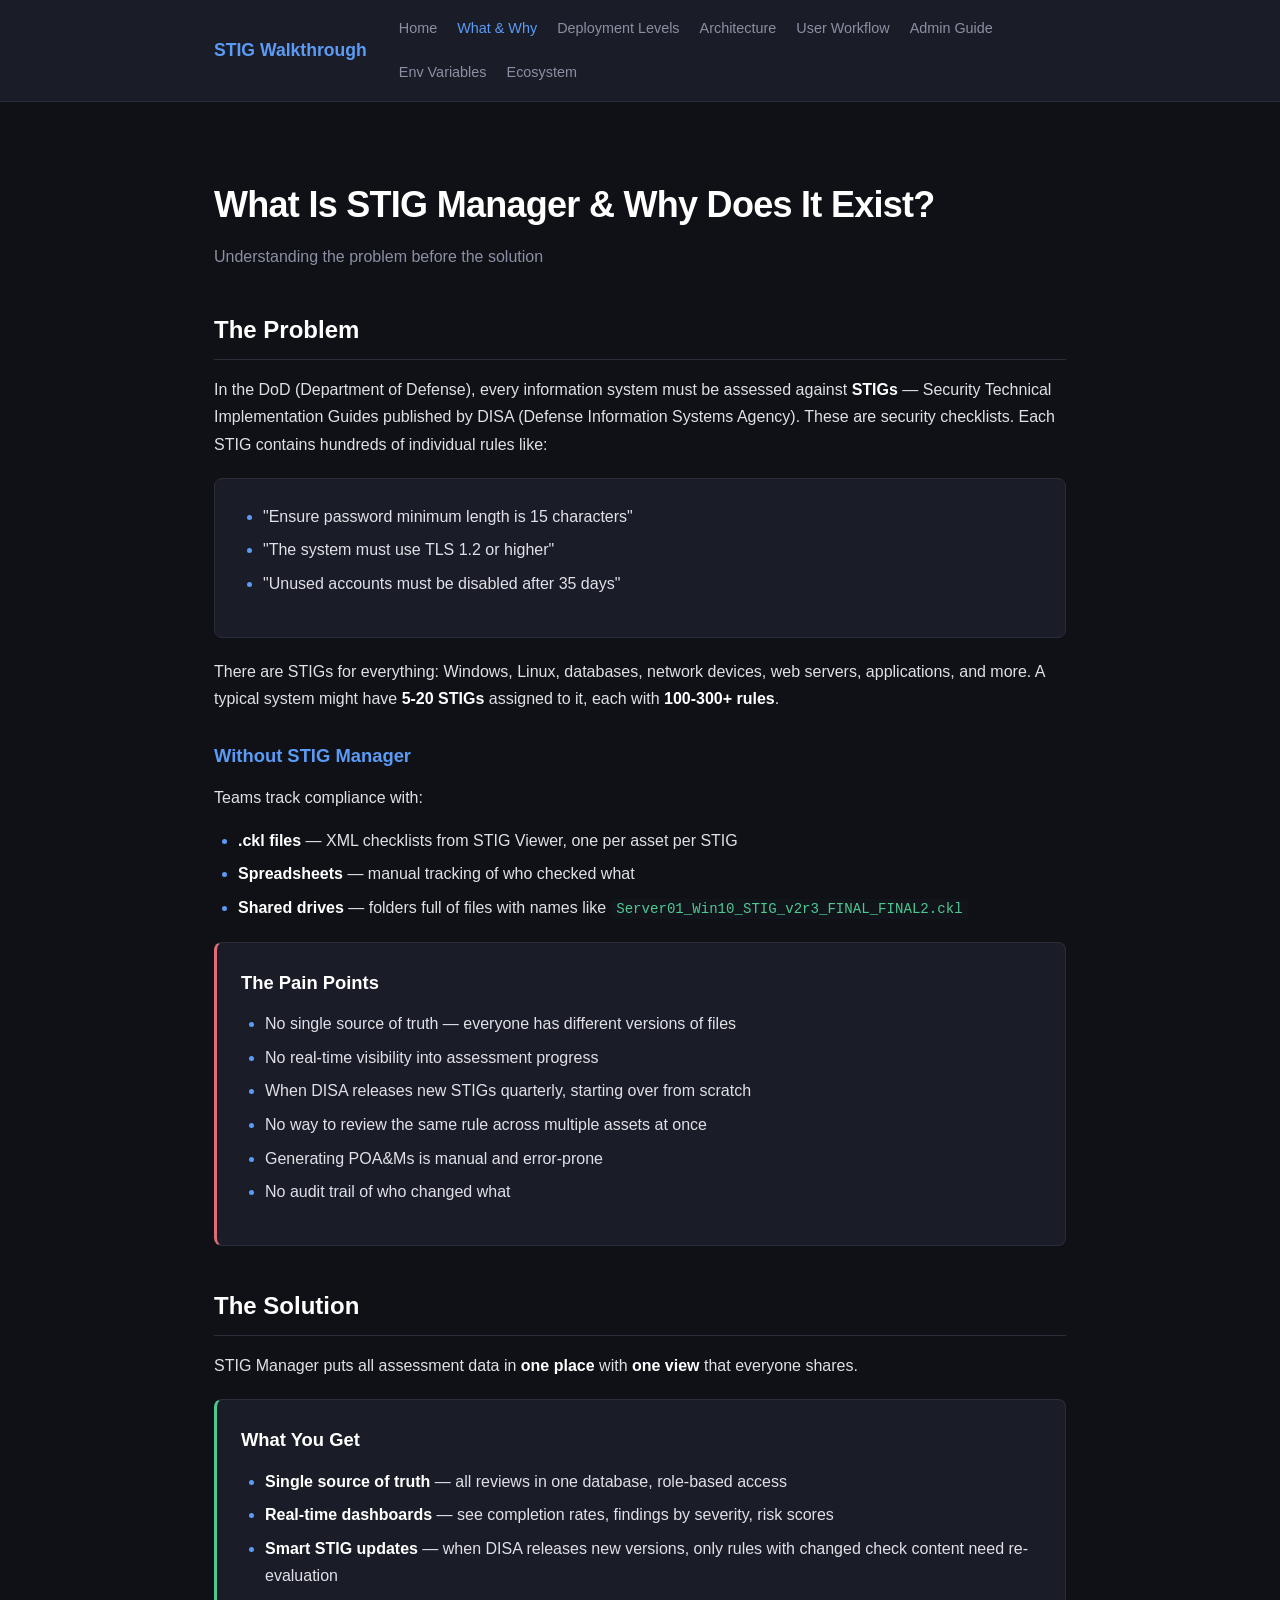
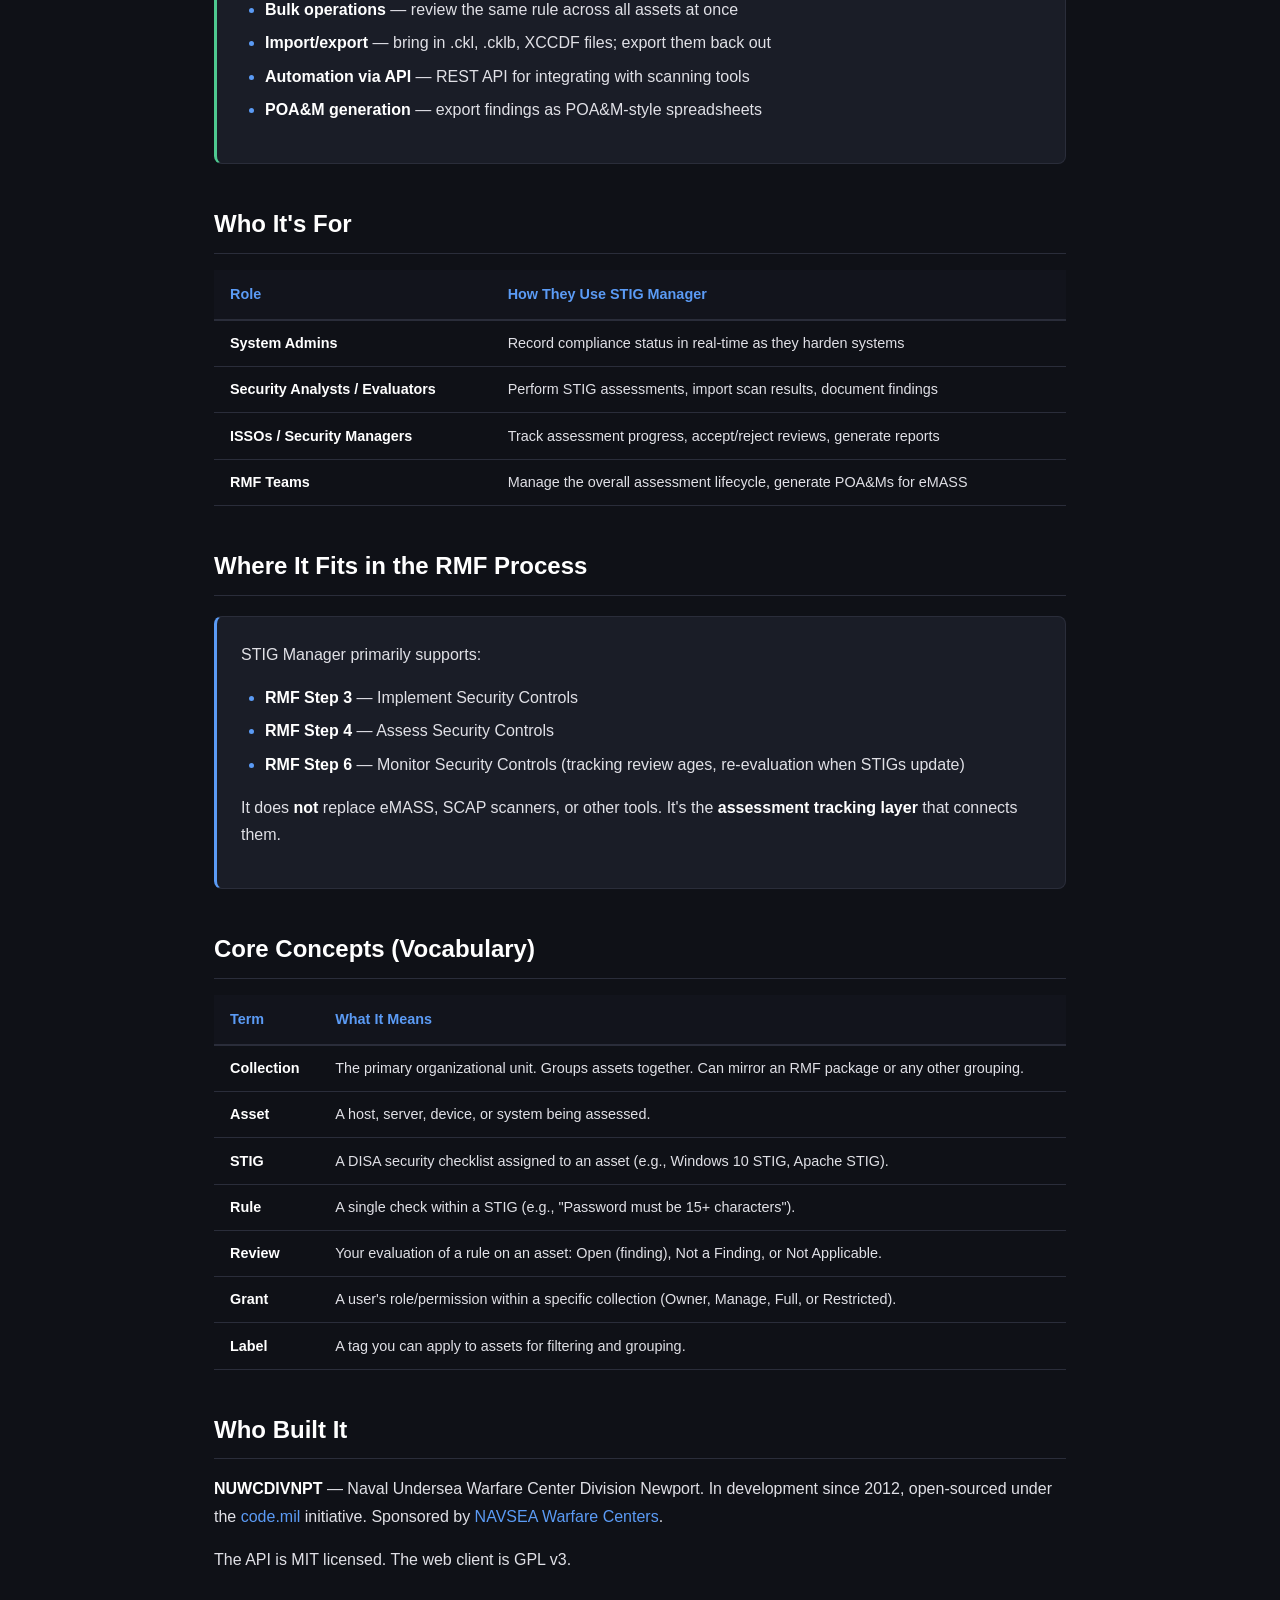
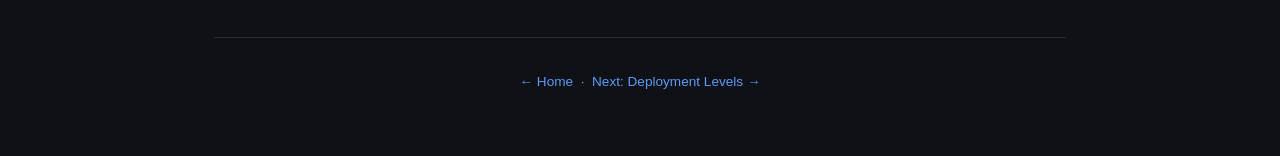
==== 01-what-and-why.html @ fa82c9f2 "feat: add STIG Manager walkthrough HTML site 7-page personal reference guide covering: - What & Why " ====
<!DOCTYPE html>
<html lang="en">
<head>
  <meta charset="UTF-8">
  <meta name="viewport" content="width=device-width, initial-scale=1.0">
  <title>What &amp; Why &mdash; STIG Manager Walkthrough</title>
  <link rel="stylesheet" href="css/style.css">
</head>
<body>
  <nav>
    <div class="container">
      <a href="index.html" class="brand">STIG Walkthrough</a>
      <div class="links">
        <a href="index.html">Home</a>
        <a href="01-what-and-why.html" class="active">What &amp; Why</a>
        <a href="02-deployment-levels.html">Deployment Levels</a>
        <a href="03-architecture.html">Architecture</a>
        <a href="04-user-workflow.html">User Workflow</a>
        <a href="05-admin-guide.html">Admin Guide</a>
        <a href="06-environment-vars.html">Env Variables</a>
        <a href="07-ecosystem.html">Ecosystem</a>
      </div>
    </div>
  </nav>

  <div class="container">
    <h1>
      What Is STIG Manager &amp; Why Does It Exist?
      <span class="subtitle">Understanding the problem before the solution</span>
    </h1>

    <h2>The Problem</h2>

    <p>In the DoD (Department of Defense), every information system must be assessed against <strong>STIGs</strong> &mdash; Security Technical Implementation Guides published by DISA (Defense Information Systems Agency). These are security checklists. Each STIG contains hundreds of individual rules like:</p>

    <div class="card">
      <ul>
        <li>"Ensure password minimum length is 15 characters"</li>
        <li>"The system must use TLS 1.2 or higher"</li>
        <li>"Unused accounts must be disabled after 35 days"</li>
      </ul>
    </div>

    <p>There are STIGs for everything: Windows, Linux, databases, network devices, web servers, applications, and more. A typical system might have <strong>5-20 STIGs</strong> assigned to it, each with <strong>100-300+ rules</strong>.</p>

    <h3>Without STIG Manager</h3>
    <p>Teams track compliance with:</p>
    <ul>
      <li><strong>.ckl files</strong> &mdash; XML checklists from STIG Viewer, one per asset per STIG</li>
      <li><strong>Spreadsheets</strong> &mdash; manual tracking of who checked what</li>
      <li><strong>Shared drives</strong> &mdash; folders full of files with names like <code>Server01_Win10_STIG_v2r3_FINAL_FINAL2.ckl</code></li>
    </ul>

    <div class="card danger">
      <h3>The Pain Points</h3>
      <ul>
        <li>No single source of truth &mdash; everyone has different versions of files</li>
        <li>No real-time visibility into assessment progress</li>
        <li>When DISA releases new STIGs quarterly, starting over from scratch</li>
        <li>No way to review the same rule across multiple assets at once</li>
        <li>Generating POA&amp;Ms is manual and error-prone</li>
        <li>No audit trail of who changed what</li>
      </ul>
    </div>

    <h2>The Solution</h2>

    <p>STIG Manager puts all assessment data in <strong>one place</strong> with <strong>one view</strong> that everyone shares.</p>

    <div class="card success">
      <h3>What You Get</h3>
      <ul>
        <li><strong>Single source of truth</strong> &mdash; all reviews in one database, role-based access</li>
        <li><strong>Real-time dashboards</strong> &mdash; see completion rates, findings by severity, risk scores</li>
        <li><strong>Smart STIG updates</strong> &mdash; when DISA releases new versions, only rules with changed check content need re-evaluation</li>
        <li><strong>Bulk operations</strong> &mdash; review the same rule across all assets at once</li>
        <li><strong>Import/export</strong> &mdash; bring in .ckl, .cklb, XCCDF files; export them back out</li>
        <li><strong>Automation via API</strong> &mdash; REST API for integrating with scanning tools</li>
        <li><strong>POA&amp;M generation</strong> &mdash; export findings as POA&amp;M-style spreadsheets</li>
      </ul>
    </div>

    <h2>Who It's For</h2>

    <table>
      <thead>
        <tr><th>Role</th><th>How They Use STIG Manager</th></tr>
      </thead>
      <tbody>
        <tr>
          <td><strong>System Admins</strong></td>
          <td>Record compliance status in real-time as they harden systems</td>
        </tr>
        <tr>
          <td><strong>Security Analysts / Evaluators</strong></td>
          <td>Perform STIG assessments, import scan results, document findings</td>
        </tr>
        <tr>
          <td><strong>ISSOs / Security Managers</strong></td>
          <td>Track assessment progress, accept/reject reviews, generate reports</td>
        </tr>
        <tr>
          <td><strong>RMF Teams</strong></td>
          <td>Manage the overall assessment lifecycle, generate POA&amp;Ms for eMASS</td>
        </tr>
      </tbody>
    </table>

    <h2>Where It Fits in the RMF Process</h2>

    <div class="card highlight">
      <p>STIG Manager primarily supports:</p>
      <ul>
        <li><strong>RMF Step 3</strong> &mdash; Implement Security Controls</li>
        <li><strong>RMF Step 4</strong> &mdash; Assess Security Controls</li>
        <li><strong>RMF Step 6</strong> &mdash; Monitor Security Controls (tracking review ages, re-evaluation when STIGs update)</li>
      </ul>
      <p>It does <strong>not</strong> replace eMASS, SCAP scanners, or other tools. It's the <strong>assessment tracking layer</strong> that connects them.</p>
    </div>

    <h2>Core Concepts (Vocabulary)</h2>

    <table>
      <thead>
        <tr><th>Term</th><th>What It Means</th></tr>
      </thead>
      <tbody>
        <tr>
          <td><strong>Collection</strong></td>
          <td>The primary organizational unit. Groups assets together. Can mirror an RMF package or any other grouping.</td>
        </tr>
        <tr>
          <td><strong>Asset</strong></td>
          <td>A host, server, device, or system being assessed.</td>
        </tr>
        <tr>
          <td><strong>STIG</strong></td>
          <td>A DISA security checklist assigned to an asset (e.g., Windows 10 STIG, Apache STIG).</td>
        </tr>
        <tr>
          <td><strong>Rule</strong></td>
          <td>A single check within a STIG (e.g., "Password must be 15+ characters").</td>
        </tr>
        <tr>
          <td><strong>Review</strong></td>
          <td>Your evaluation of a rule on an asset: Open (finding), Not a Finding, or Not Applicable.</td>
        </tr>
        <tr>
          <td><strong>Grant</strong></td>
          <td>A user's role/permission within a specific collection (Owner, Manage, Full, or Restricted).</td>
        </tr>
        <tr>
          <td><strong>Label</strong></td>
          <td>A tag you can apply to assets for filtering and grouping.</td>
        </tr>
      </tbody>
    </table>

    <h2>Who Built It</h2>

    <p><strong>NUWCDIVNPT</strong> &mdash; Naval Undersea Warfare Center Division Newport. In development since 2012, open-sourced under the <a href="https://code.mil">code.mil</a> initiative. Sponsored by <a href="https://www.navsea.navy.mil/Home/Warfare-Centers/">NAVSEA Warfare Centers</a>.</p>

    <p>The API is MIT licensed. The web client is GPL v3.</p>

    <footer>
      <a href="index.html">&larr; Home</a> &nbsp;&middot;&nbsp; <a href="02-deployment-levels.html">Next: Deployment Levels &rarr;</a>
    </footer>
  </div>
</body>
</html>
---- css/style.css ----
:root {
  --bg: #0f1117;
  --bg-card: #1a1d27;
  --bg-code: #12141c;
  --border: #2a2d3a;
  --text: #e0e0e6;
  --text-muted: #8b8fa3;
  --accent: #5b9bf5;
  --accent-hover: #7db3ff;
  --green: #4ec990;
  --yellow: #e5c07b;
  --red: #e06c75;
  --orange: #d19a66;
  --purple: #c678dd;
}

* { margin: 0; padding: 0; box-sizing: border-box; }

body {
  font-family: 'Inter', -apple-system, BlinkMacSystemFont, 'Segoe UI', sans-serif;
  background: var(--bg);
  color: var(--text);
  line-height: 1.7;
  font-size: 16px;
}

.container {
  max-width: 900px;
  margin: 0 auto;
  padding: 2rem 1.5rem 4rem;
}

/* Navigation */
nav {
  background: var(--bg-card);
  border-bottom: 1px solid var(--border);
  padding: 1rem 0;
  position: sticky;
  top: 0;
  z-index: 100;
  backdrop-filter: blur(12px);
}

nav .container {
  padding-top: 0;
  padding-bottom: 0;
  display: flex;
  align-items: center;
  gap: 2rem;
}

nav .brand {
  font-weight: 700;
  font-size: 1.1rem;
  color: var(--accent);
  text-decoration: none;
  white-space: nowrap;
}

nav .links {
  display: flex;
  gap: 1.25rem;
  flex-wrap: wrap;
}

nav .links a {
  color: var(--text-muted);
  text-decoration: none;
  font-size: 0.9rem;
  transition: color 0.2s;
}

nav .links a:hover,
nav .links a.active {
  color: var(--accent);
}

/* Typography */
h1 {
  font-size: 2.25rem;
  font-weight: 800;
  margin: 2.5rem 0 1rem;
  color: #fff;
  letter-spacing: -0.02em;
}

h1 .subtitle {
  display: block;
  font-size: 1rem;
  font-weight: 400;
  color: var(--text-muted);
  margin-top: 0.5rem;
  letter-spacing: 0;
}

h2 {
  font-size: 1.5rem;
  font-weight: 700;
  margin: 2.5rem 0 1rem;
  color: #fff;
  padding-bottom: 0.5rem;
  border-bottom: 1px solid var(--border);
}

h3 {
  font-size: 1.15rem;
  font-weight: 600;
  margin: 1.75rem 0 0.75rem;
  color: var(--accent);
}

h4 {
  font-size: 1rem;
  font-weight: 600;
  margin: 1.25rem 0 0.5rem;
  color: var(--text);
}

p {
  margin-bottom: 1rem;
  color: var(--text);
}

a {
  color: var(--accent);
  text-decoration: none;
}

a:hover {
  color: var(--accent-hover);
  text-decoration: underline;
}

strong { color: #fff; }

/* Lists */
ul, ol {
  margin: 0 0 1rem 1.5rem;
}

li {
  margin-bottom: 0.4rem;
}

li::marker {
  color: var(--accent);
}

/* Cards */
.card {
  background: var(--bg-card);
  border: 1px solid var(--border);
  border-radius: 8px;
  padding: 1.5rem;
  margin: 1.25rem 0;
}

.card h3 {
  margin-top: 0;
  color: #fff;
}

.card.highlight {
  border-left: 3px solid var(--accent);
}

.card.warning {
  border-left: 3px solid var(--yellow);
}

.card.success {
  border-left: 3px solid var(--green);
}

.card.danger {
  border-left: 3px solid var(--red);
}

/* Level cards for deployment */
.level-card {
  background: var(--bg-card);
  border: 1px solid var(--border);
  border-radius: 8px;
  padding: 1.75rem;
  margin: 1.5rem 0;
  position: relative;
}

.level-card .level-badge {
  display: inline-block;
  background: var(--accent);
  color: #fff;
  font-size: 0.75rem;
  font-weight: 700;
  padding: 0.2rem 0.6rem;
  border-radius: 4px;
  margin-bottom: 0.75rem;
  text-transform: uppercase;
  letter-spacing: 0.05em;
}

.level-card .level-badge.beginner { background: var(--green); }
.level-card .level-badge.intermediate { background: var(--yellow); color: #1a1d27; }
.level-card .level-badge.advanced { background: var(--orange); }
.level-card .level-badge.expert { background: var(--red); }

.level-card h3 {
  color: #fff;
  margin-top: 0.25rem;
}

.level-card .audience {
  color: var(--text-muted);
  font-size: 0.9rem;
  font-style: italic;
  margin-bottom: 1rem;
}

/* Tables */
table {
  width: 100%;
  border-collapse: collapse;
  margin: 1rem 0 1.5rem;
  font-size: 0.9rem;
}

th {
  background: var(--bg-code);
  color: var(--accent);
  text-align: left;
  padding: 0.75rem 1rem;
  font-weight: 600;
  border-bottom: 2px solid var(--border);
  white-space: nowrap;
}

td {
  padding: 0.65rem 1rem;
  border-bottom: 1px solid var(--border);
  vertical-align: top;
}

tr:hover td {
  background: rgba(91, 155, 245, 0.04);
}

/* Code */
code {
  background: var(--bg-code);
  color: var(--green);
  padding: 0.15em 0.4em;
  border-radius: 4px;
  font-family: 'JetBrains Mono', 'Fira Code', 'Consolas', monospace;
  font-size: 0.88em;
}

pre {
  background: var(--bg-code);
  border: 1px solid var(--border);
  border-radius: 8px;
  padding: 1.25rem;
  overflow-x: auto;
  margin: 1rem 0 1.5rem;
  line-height: 1.5;
}

pre code {
  background: none;
  padding: 0;
  color: var(--text);
  font-size: 0.85rem;
}

/* Diagram (ASCII art) */
.diagram {
  background: var(--bg-code);
  border: 1px solid var(--border);
  border-radius: 8px;
  padding: 1.5rem;
  margin: 1.25rem 0;
  text-align: center;
  font-family: 'JetBrains Mono', 'Fira Code', monospace;
  font-size: 0.85rem;
  line-height: 1.4;
  color: var(--accent);
  overflow-x: auto;
  white-space: pre;
}

/* Tags / Badges */
.tag {
  display: inline-block;
  font-size: 0.75rem;
  font-weight: 600;
  padding: 0.2rem 0.5rem;
  border-radius: 4px;
  margin-right: 0.3rem;
}

.tag-required { background: rgba(224, 108, 117, 0.15); color: var(--red); }
.tag-optional { background: rgba(78, 201, 144, 0.15); color: var(--green); }
.tag-default  { background: rgba(91, 155, 245, 0.15); color: var(--accent); }

/* Grid for index page */
.card-grid {
  display: grid;
  grid-template-columns: repeat(auto-fit, minmax(260px, 1fr));
  gap: 1rem;
  margin: 1.5rem 0;
}

.card-grid .card {
  margin: 0;
  transition: border-color 0.2s, transform 0.15s;
}

.card-grid .card:hover {
  border-color: var(--accent);
  transform: translateY(-2px);
}

.card-grid .card a {
  text-decoration: none;
}

.card-grid .card h3 {
  margin-bottom: 0.5rem;
}

.card-grid .card p {
  color: var(--text-muted);
  font-size: 0.9rem;
}

/* Footer */
footer {
  margin-top: 4rem;
  padding-top: 2rem;
  border-top: 1px solid var(--border);
  color: var(--text-muted);
  font-size: 0.85rem;
  text-align: center;
}

/* Responsive */
@media (max-width: 640px) {
  h1 { font-size: 1.75rem; }
  h2 { font-size: 1.25rem; }
  .container { padding: 1rem; }
  nav .container { flex-direction: column; gap: 0.75rem; }
  table { font-size: 0.8rem; }
  th, td { padding: 0.5rem; }
}
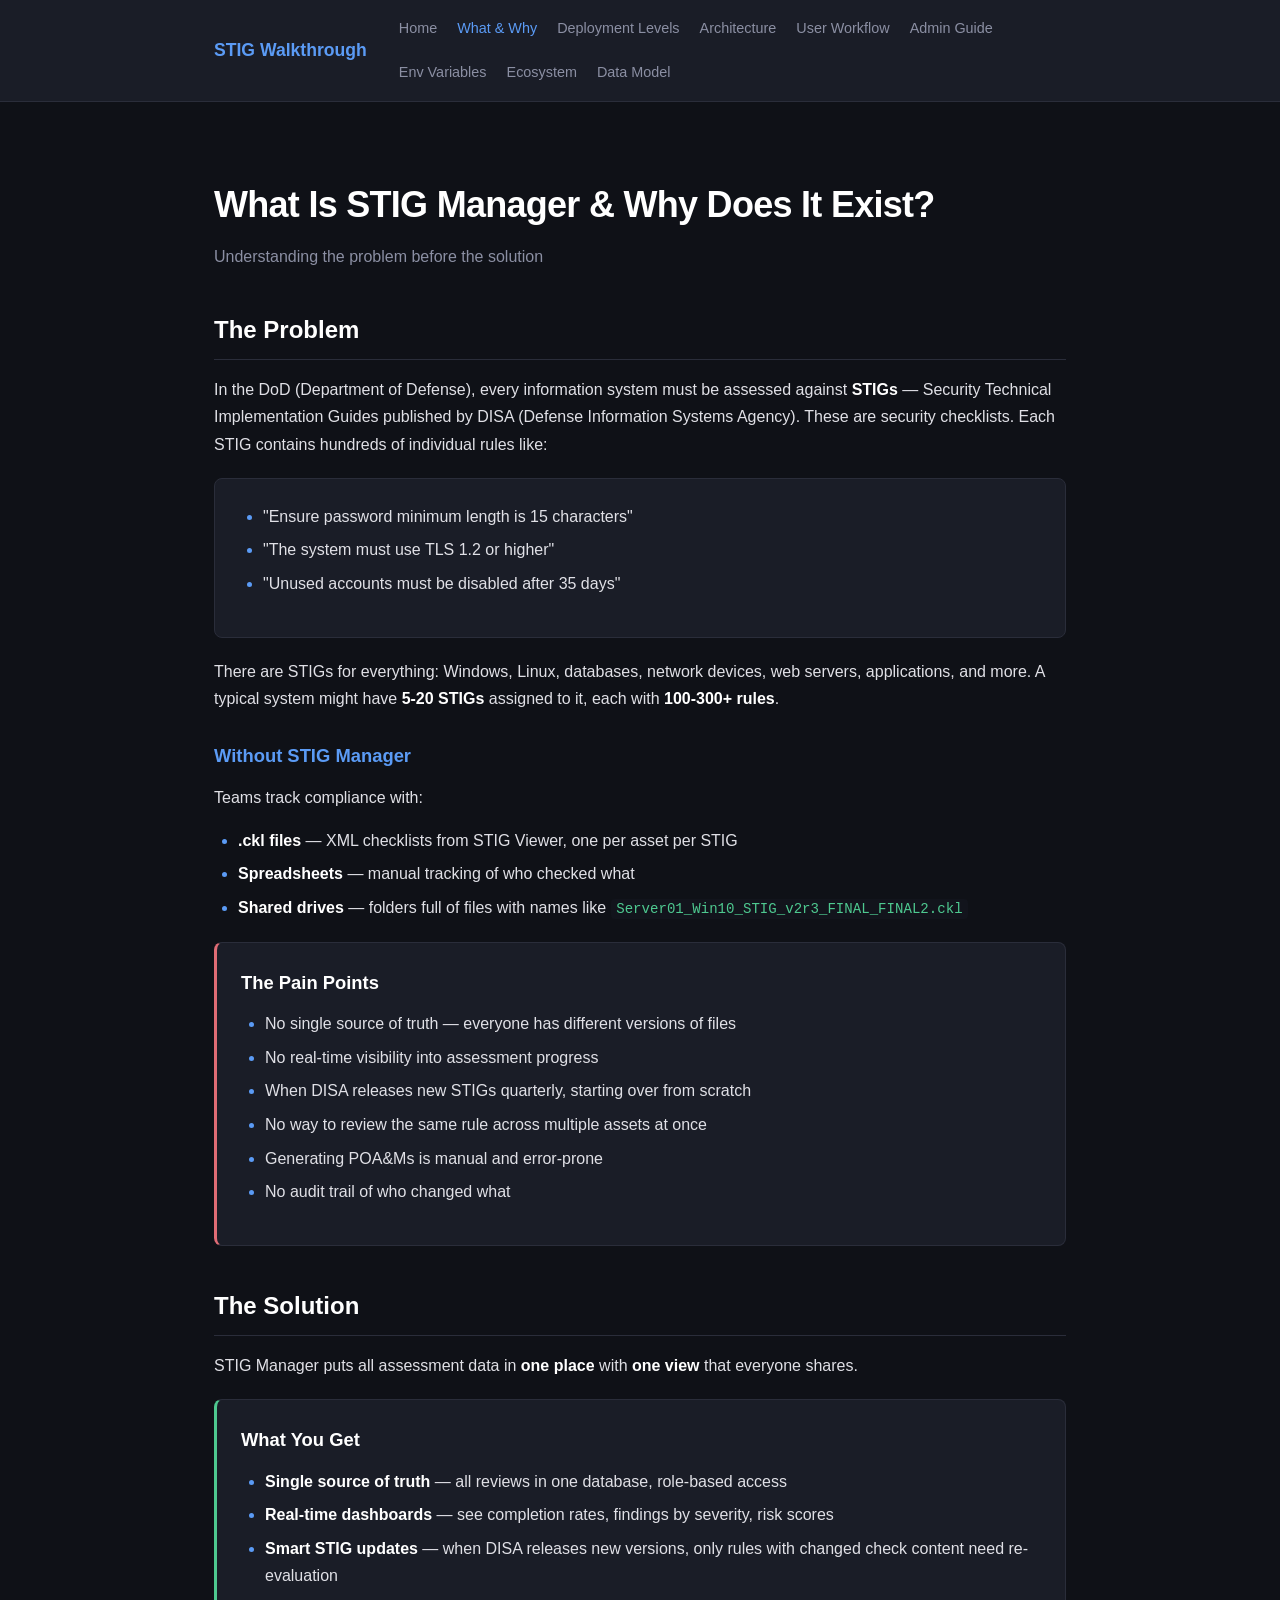
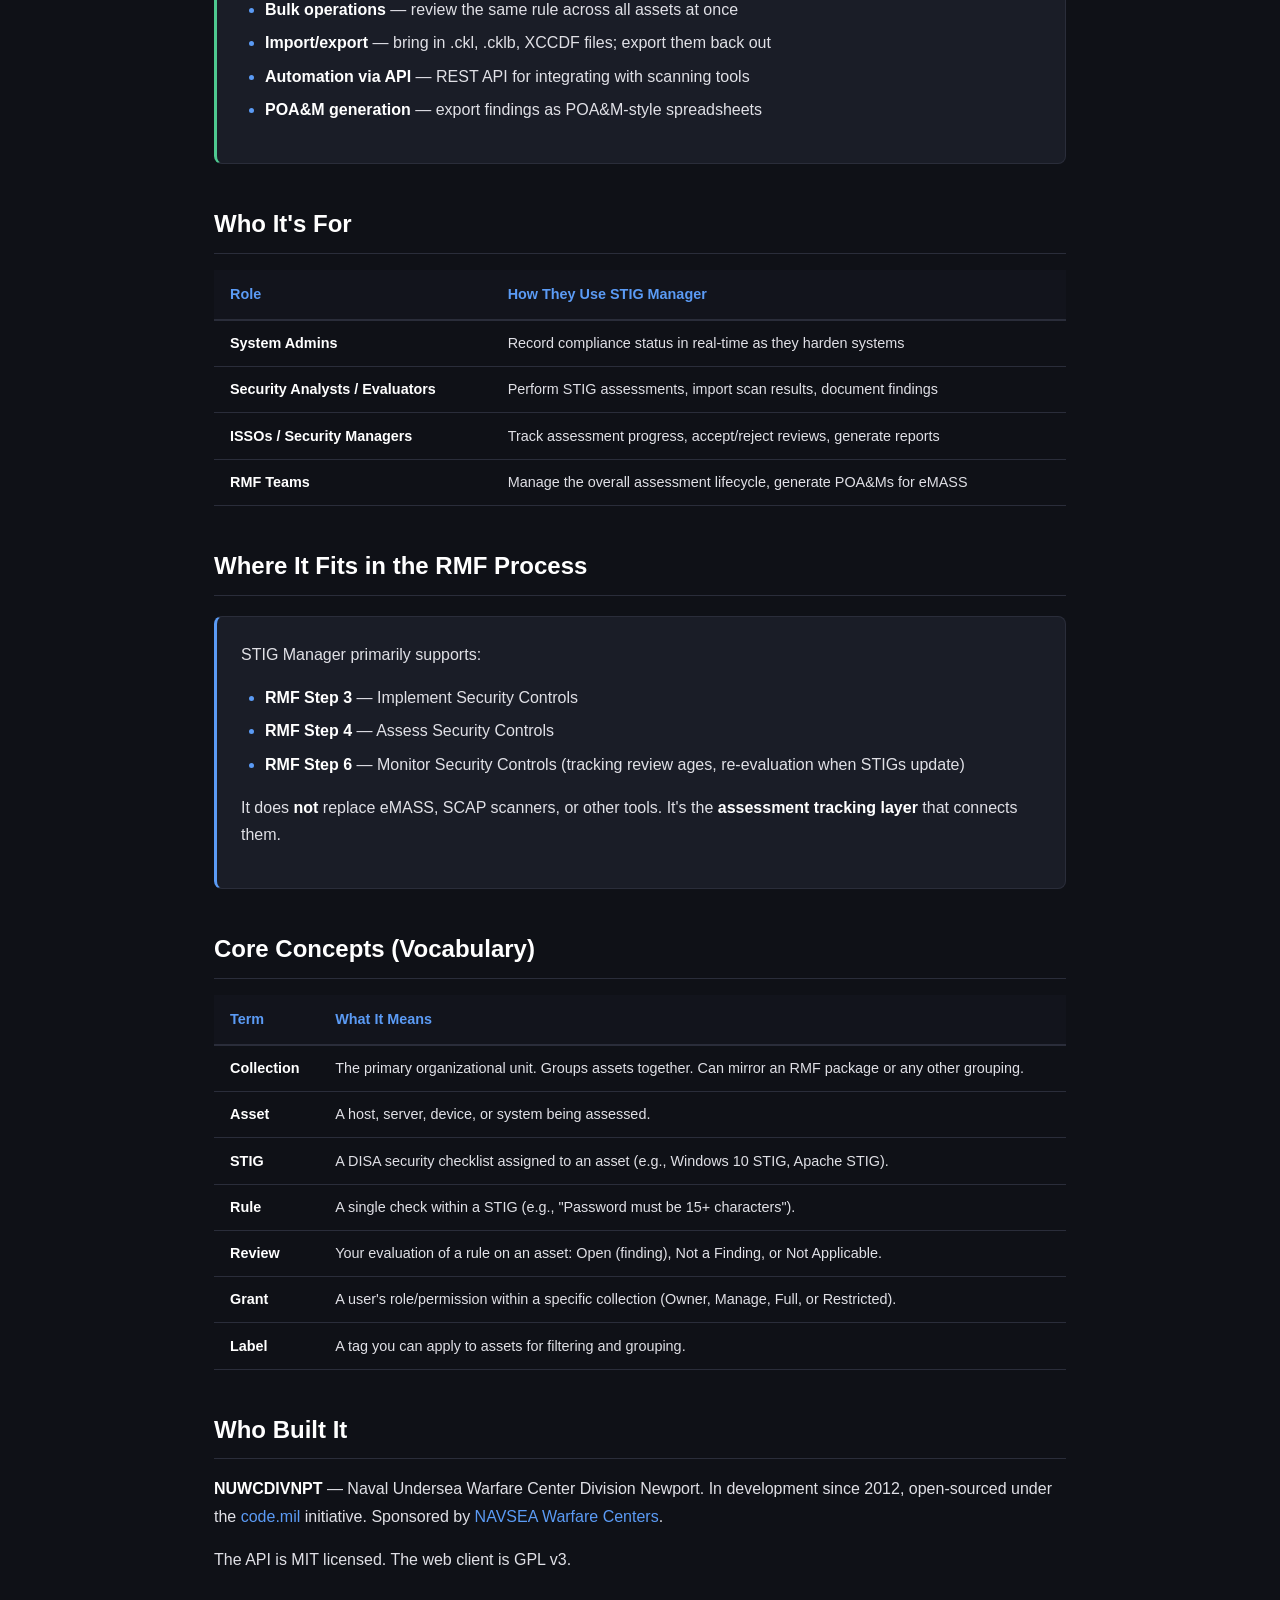
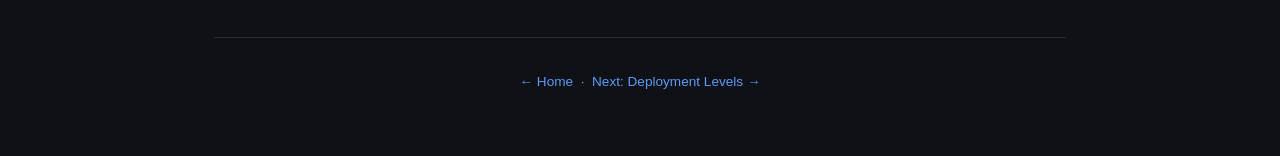
==== commit 2d23c04f: "feat: add Mermaid data model page, fix architecture diagram - New page 08-data-model.html with 6 int" ====
--- a/01-what-and-why.html
+++ b/01-what-and-why.html
@@ -19,6 +19,7 @@
         <a href="05-admin-guide.html">Admin Guide</a>
         <a href="06-environment-vars.html">Env Variables</a>
         <a href="07-ecosystem.html">Ecosystem</a>
+        <a href="08-data-model.html">Data Model</a>
       </div>
     </div>
   </nav>
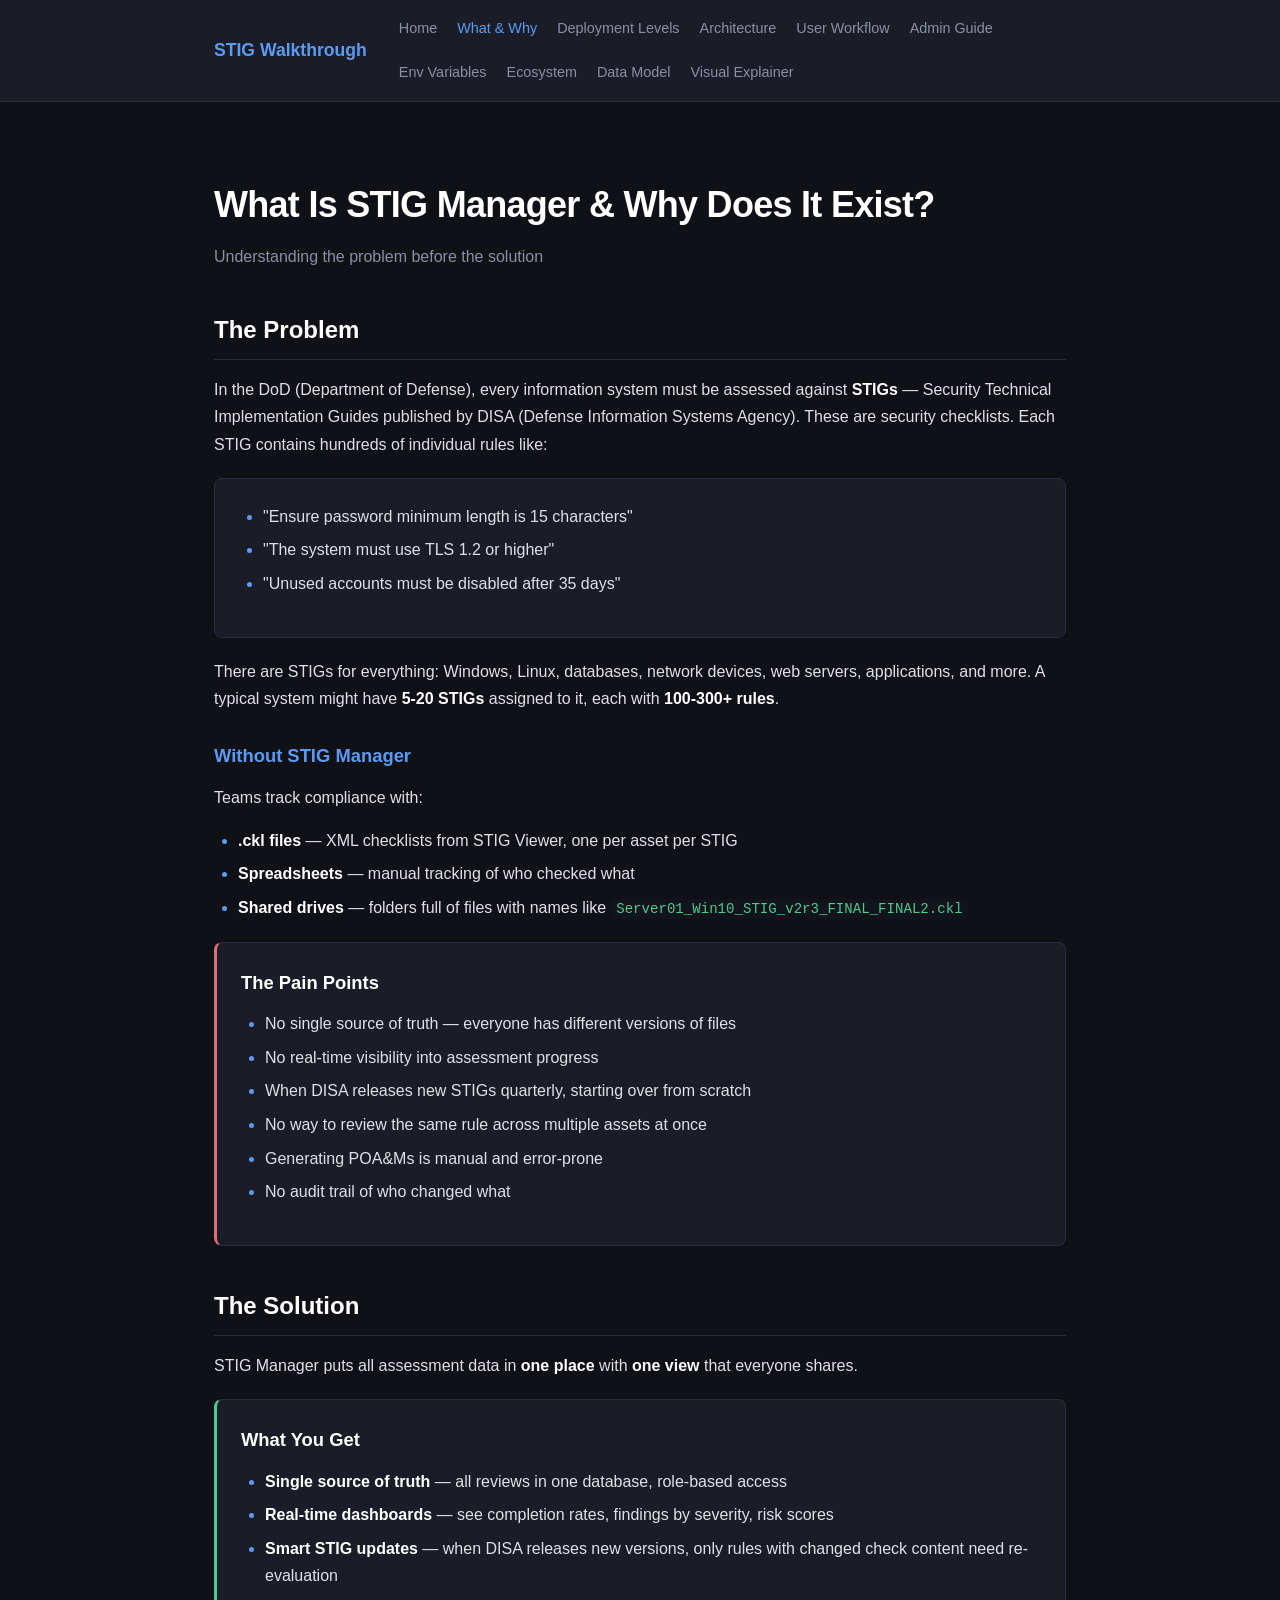
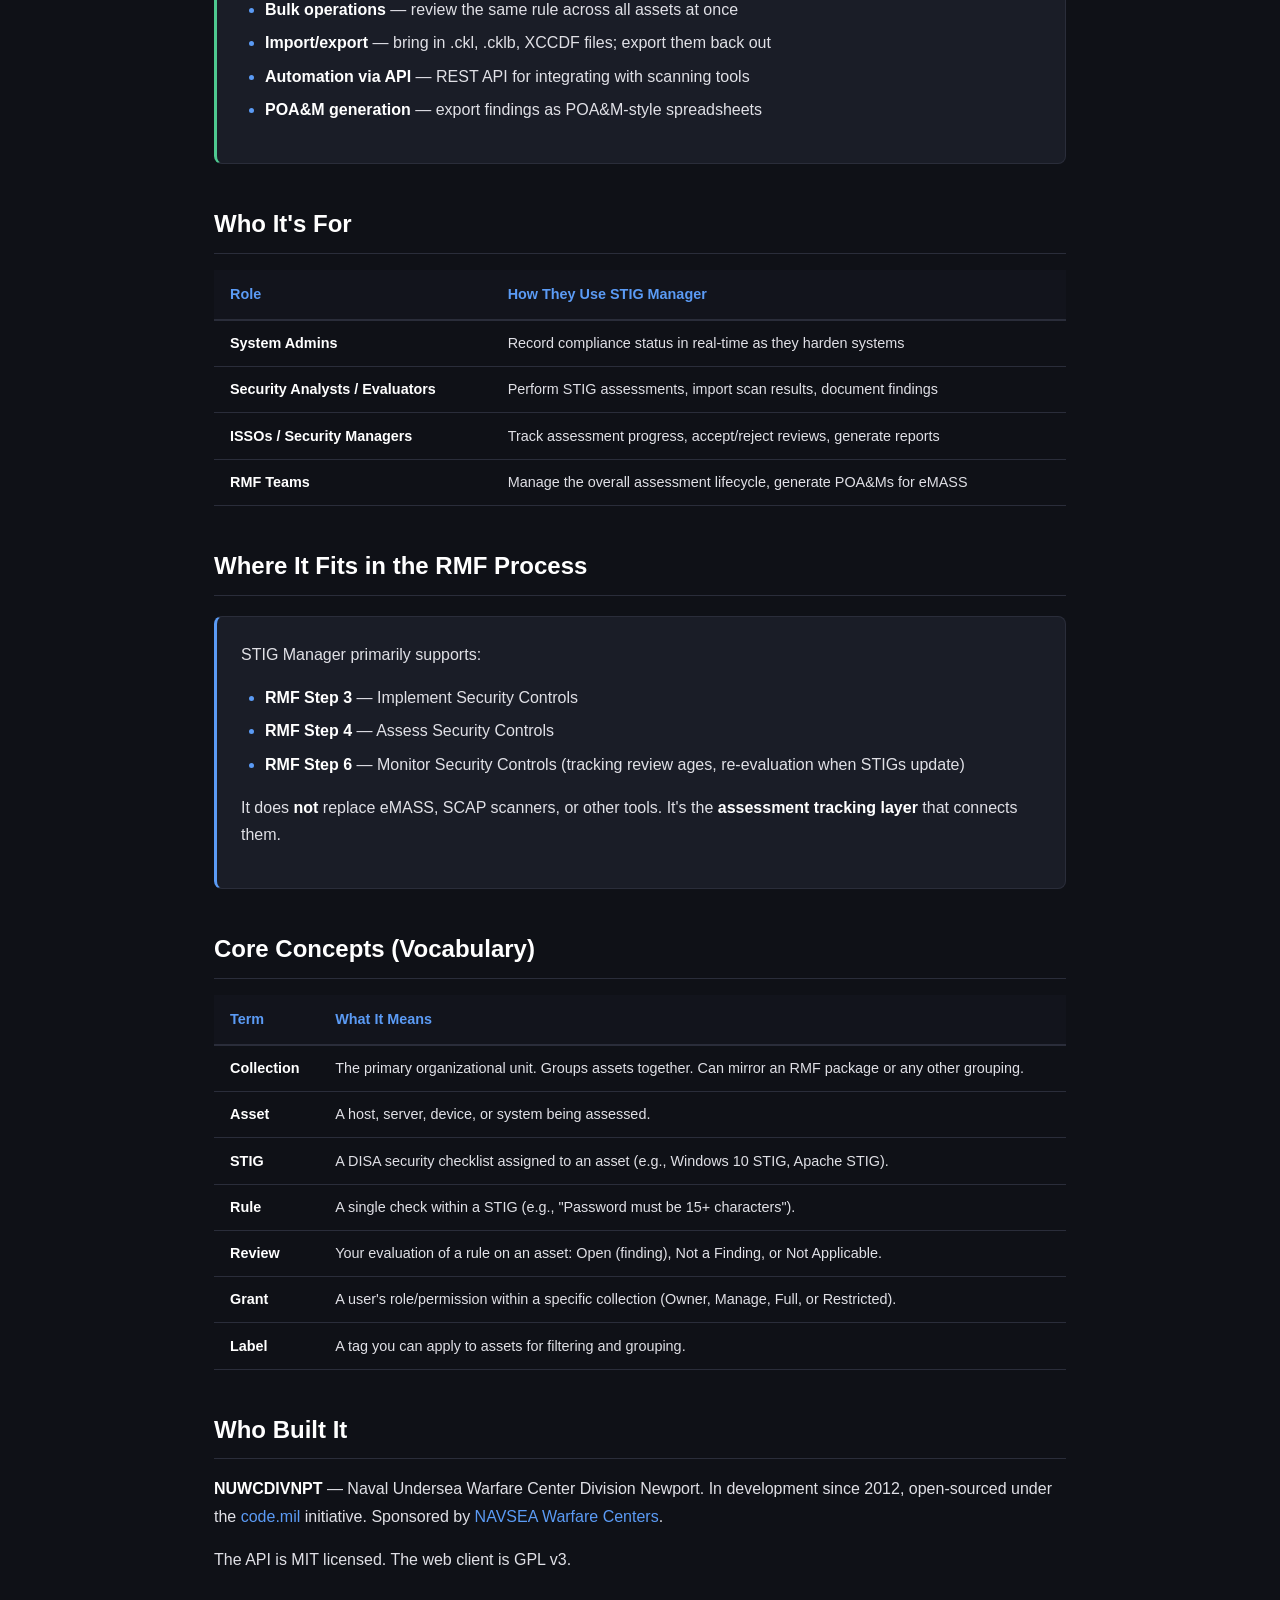
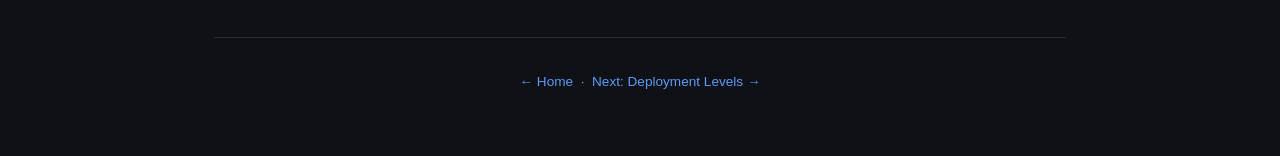
==== commit 41eaa71c: "feat: add interactive visual explainer page 6 animated scenes that walk through the entire system: -" ====
--- a/01-what-and-why.html
+++ b/01-what-and-why.html
@@ -20,6 +20,7 @@
         <a href="06-environment-vars.html">Env Variables</a>
         <a href="07-ecosystem.html">Ecosystem</a>
         <a href="08-data-model.html">Data Model</a>
+        <a href="09-visual-explainer.html">Visual Explainer</a>
       </div>
     </div>
   </nav>
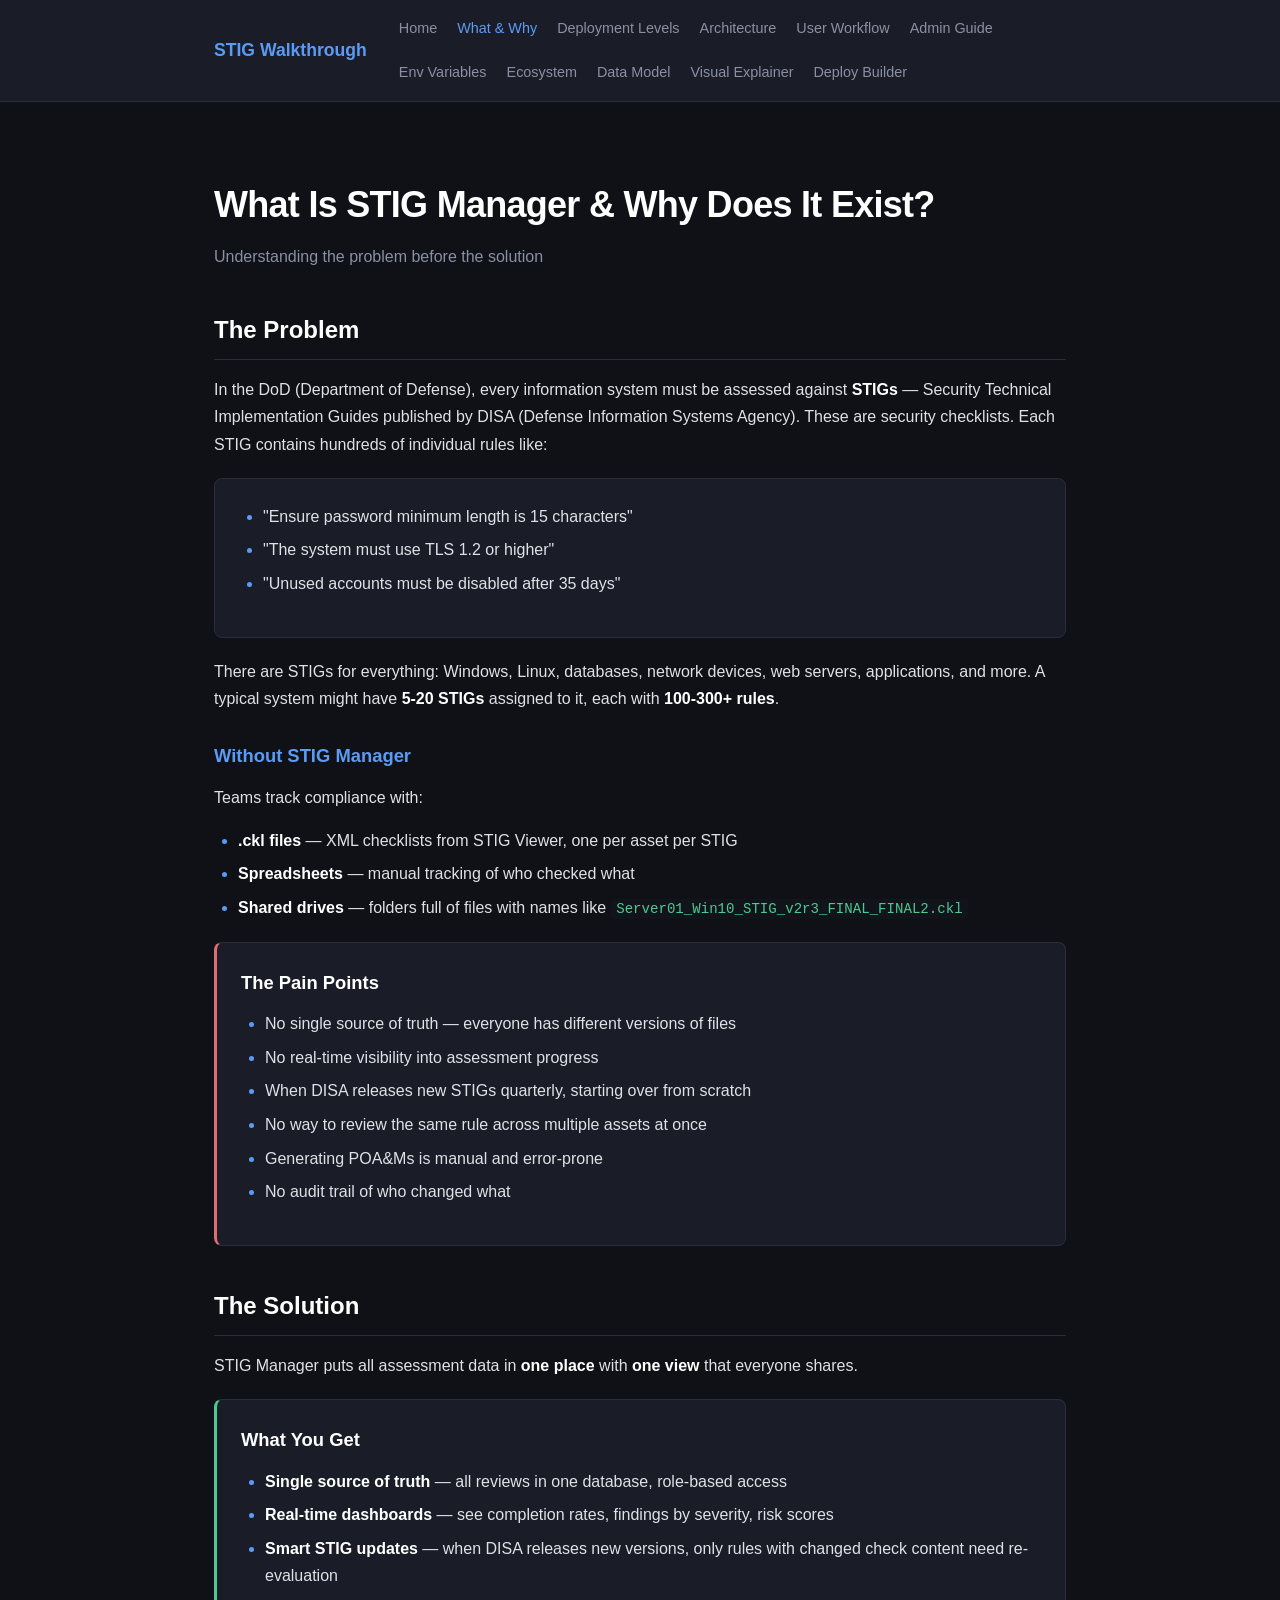
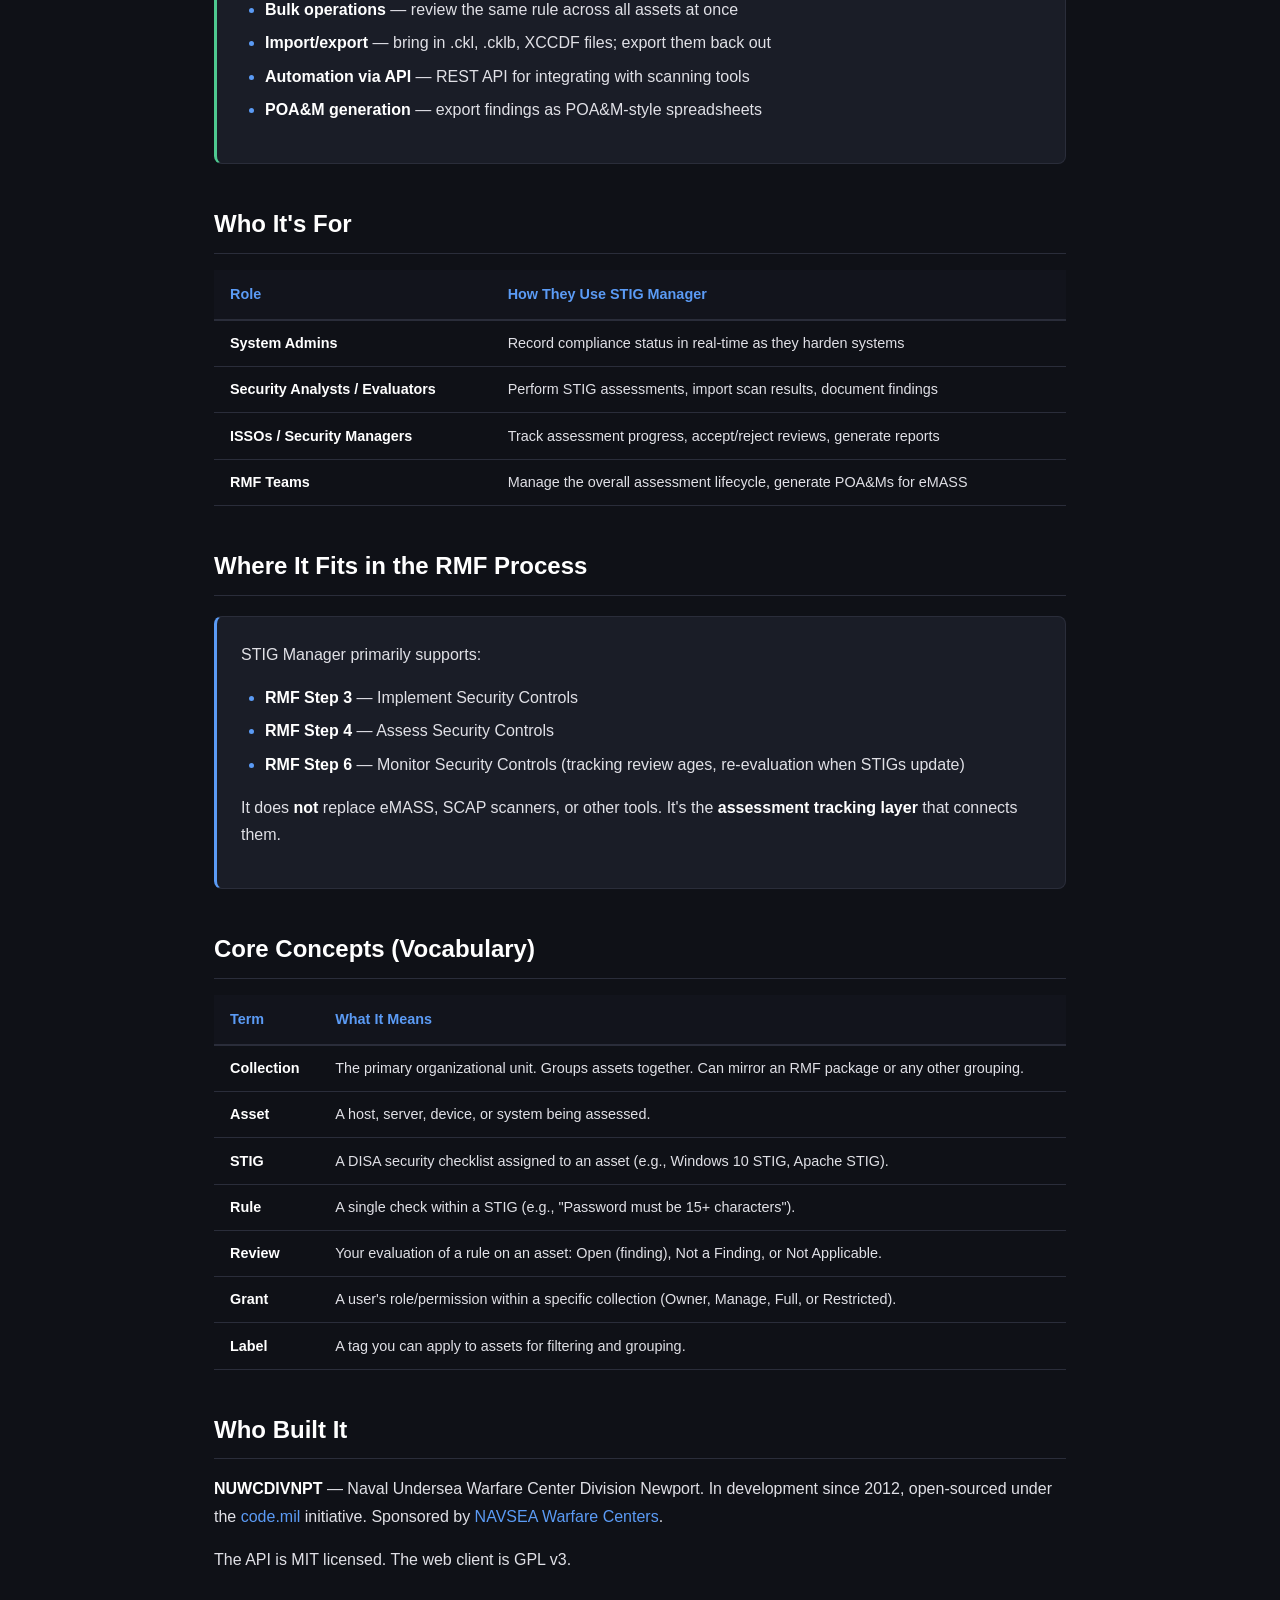
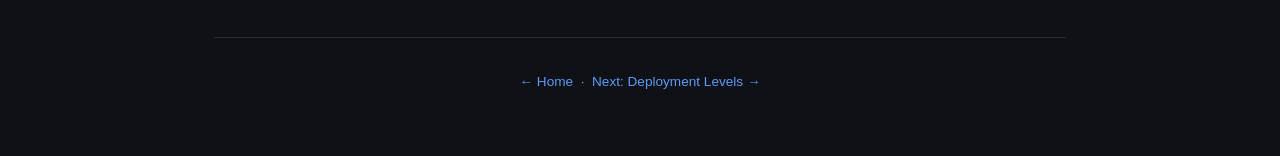
==== commit ba6e83b5: "feat: add interactive deployment builder wizard 5-step wizard that generates deployment configs base" ====
--- a/01-what-and-why.html
+++ b/01-what-and-why.html
@@ -21,6 +21,7 @@
         <a href="07-ecosystem.html">Ecosystem</a>
         <a href="08-data-model.html">Data Model</a>
         <a href="09-visual-explainer.html">Visual Explainer</a>
+        <a href="10-deployment-builder.html">Deploy Builder</a>
       </div>
     </div>
   </nav>
